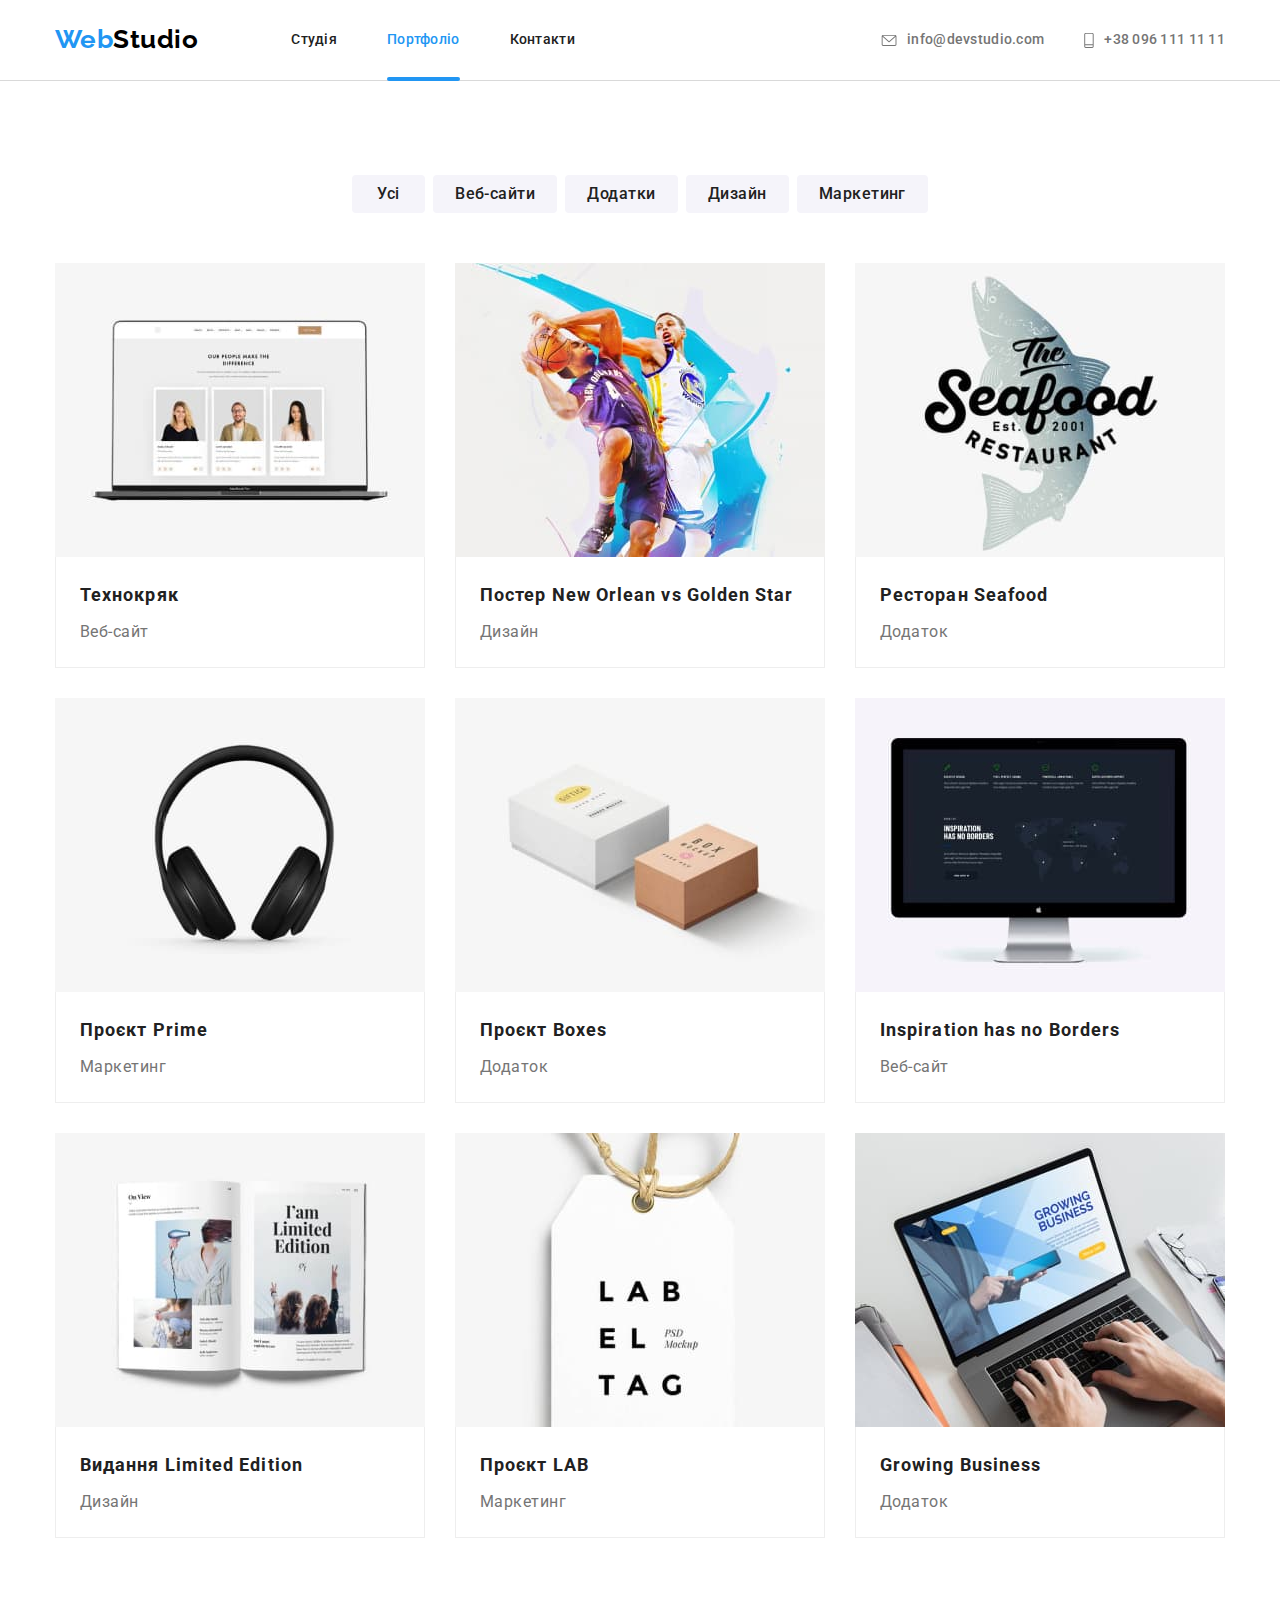
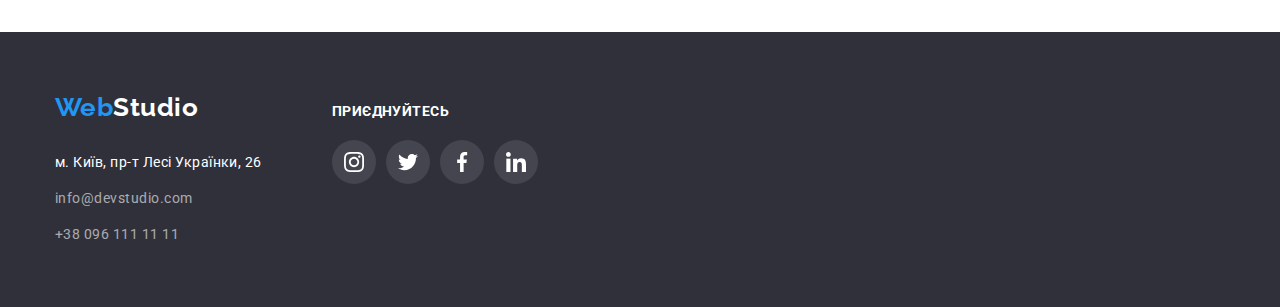
==== portfolio.html @ 7b18890f "Initial commit" ====
<!DOCTYPE html>
<html lang="uk">
  <head>
    <meta charset="UTF-8" />
    <meta http-equiv="X-UA-Compatible" content="IE=edge" />
    <meta name="viewport" content="width=device-width, initial-scale=1.0" />
    <title>Portfolio</title>

    <link rel="preconnect" href="https://fonts.googleapis.com">
<link rel="preconnect" href="https://fonts.gstatic.com" crossorigin>
<link href="https://fonts.googleapis.com/css2?family=Raleway:wght@700&family=Roboto:wght@400;500;700;900&display=swap" rel="stylesheet">

<link rel="stylesheet" href="https://cdnjs.cloudflare.com/ajax/libs/modern-normalize/1.1.0/modern-normalize.min.css" integrity="sha512-wpPYUAdjBVSE4KJnH1VR1HeZfpl1ub8YT/NKx4PuQ5NmX2tKuGu6U/JRp5y+Y8XG2tV+wKQpNHVUX03MfMFn9Q==" crossorigin="anonymous" referrerpolicy="no-referrer"/>
    <link rel="stylesheet" href="./css/styles.css">

  </head>
  <body>
    <header class="cite-header">
      <div class="container nav-header">
       
        <nav class="cite-nav">
        <a class="logo list" href="./index.html"><span class="logo-web">Web</span>Studio</a>
        <ul class="nav list">
          <li class="item"><a href="./index.html" class="link list">Студія</a></li>
          <li class="item"><a href="./portfolio.html" class="link current list">Портфоліо</a></li>
          <li class="item"><a href="" class="link list">Контакти</a></li>
        </ul>
      </nav>
      <ul class="contact-nav list">
        
        <li class="item icon-mail">
          <a href="mailto:info@devstudio.com" class="contact list">
            <svg class="mail" width="16" height="12">
              <use href="./images/icons.svg/icons.svg#icon-mail"></use>
            </svg> info@devstudio.com</a></li>
        <li class="item icon-phone"><a href="tel:+380961111111" class="contact list">
          <svg class="phone" width="10" height="16">
            <use href="./images/icons.svg/icons.svg#icon-phone"></use>
          </svg>
          +38 096 111 11 11</a></li>
      </ul>
    </div>
    </header>
    <main>
      <section class="section">
        <div class="container">
          <h1 class="visually-hidden" >Portfolio</h1>
        <ul class="portfolio-btns list">
          <li class="btn"><button type="button" class="portfolio-button">Усі</button></li>
          <li class="btn"><button type="button" class="portfolio-button">Веб-сайти</button></li>
          <li class="btn"><button type="button" class="portfolio-button">Додатки</button></li>
          <li class="btn"><button type="button" class="portfolio-button">Дизайн</button></li>
          <li class="btn"><button type="button" class="portfolio-button">Маркетинг</button></li>
        </ul>
        
          <ul class="portfolio list">
               
                <li class="portfolio-items "> <a href="" class="portfolio-link">
                  <div class="portfolio-thumb">
                    <img
                      src="./images/pf1.jpg"
                      alt="Веб-сайт"
                      width="370"
                      height="294"
                    />
                    
                    <div class="overlay">
                      <p class="overlay-text">Ресурс пропонує комплексні пропозиції з різним рівнем функціоналу та сервісів. Все це дозволить відвідувачу отримати вичерпні відомості про компанію чи приватну особу.</p>
                    </div>
                </div>
  
                  <div class="item">
                  <h2 class="portfolio-subtitle">Технокряк</h2>
                  <p class="portfolio-text">Веб-сайт</p>
                </div>
                  </a>
                </li>
              
            <li class="portfolio-items"> <a href="" class="portfolio-link">
              <div class="portfolio-thumb">
              <img
                src="./images/pf2.jpg"
                alt="Постер баскетболістів"
                width="370"
                height="294"
              />
              <div class="overlay">
                <p class="overlay-text">Ресурс пропонує комплексні пропозиції з різним рівнем функціоналу та сервісів. Все це дозволить відвідувачу отримати вичерпні відомості про компанію чи приватну особу.</p>
              </div>
          </div>
              <div class="item">
                <h2 class="portfolio-subtitle">Постер <span lang="en">New Orlean vs Golden Star</span></h2>
              <p class="portfolio-text">Дизайн</p>
            </div>
              </a>              
            </li>
  
            <li class="portfolio-items"> <a href="" class="portfolio-link">
              <div class="portfolio-thumb">
              <img
                src="./images/pf3.jpg"
                alt="Постер ресторану"
                width="370"
                height="294"
              />
              <div class="overlay">
                <p class="overlay-text">Ресурс пропонує комплексні пропозиції з різним рівнем функціоналу та сервісів. Все це дозволить відвідувачу отримати вичерпні відомості про компанію чи приватну особу.</p>
              </div>
          </div>
              <div class="item">
                <h2 class="portfolio-subtitle">Ресторан <span lang="en">Seafood</span></h2>
              <p class="portfolio-text">Додаток</p>
            </div>
              </a>             
            </li>
            <li class="portfolio-items"> <a href="" class="portfolio-link">
              <div class="portfolio-thumb">
              <img
                src="./images/pf4.jpg"
                alt="Навушники"
                width="370"
                height="294"
              />
              <div class="overlay">
                <p class="overlay-text">Ресурс пропонує комплексні пропозиції з різним рівнем функціоналу та сервісів. Все це дозволить відвідувачу отримати вичерпні відомості про компанію чи приватну особу.</p>
              </div>
          </div>
             <div class="item">
              <h2 class="portfolio-subtitle">Проєкт <span lang="en">Prime</span></h2>
              <p class="portfolio-text">Маркетинг</p>
             </div>
              </a>
            </li>
            <li class="portfolio-items"> <a href="" class="portfolio-link">
              <div class="portfolio-thumb">
              <img
                src="./images/pf5.jpg"
                alt="Коробки"
                width="370"
                height="294"
              />
              <div class="overlay">
                <p class="overlay-text">Ресурс пропонує комплексні пропозиції з різним рівнем функціоналу та сервісів. Все це дозволить відвідувачу отримати вичерпні відомості про компанію чи приватну особу.</p>
              </div>
          </div>
              <div class="item">
                <h2 class="portfolio-subtitle">Проєкт <span lang="en">Boxes</span></h2>
              <p class="portfolio-text">Додаток</p>
              </div>
              </a>
            </li>
            <li class="portfolio-items"> <a href="" class="portfolio-link">
              <div class="portfolio-thumb">
              <img
                src="./images/pf6.jpg"
                alt="Монітор"
                width="370"
                height="294"
              />
              <div class="overlay">
                <p class="overlay-text">Ресурс пропонує комплексні пропозиції з різним рівнем функціоналу та сервісів. Все це дозволить відвідувачу отримати вичерпні відомості про компанію чи приватну особу.</p>
              </div>
          </div>
             <div class="item">
              <h2 class="portfolio-subtitle"><span lang="en">Inspiration has no Borders</span></h2>
              <p class="portfolio-text">Веб-сайт</p>
             </div>
              </a>
            </li>
            <li class="portfolio-items"> <a href="" class="portfolio-link">
              <div class="portfolio-thumb">
              <img src="./images/pf7.jpg" alt="Журнал" width="370" height="294" />
              <div class="overlay">
                <p class="overlay-text">Ресурс пропонує комплексні пропозиції з різним рівнем функціоналу та сервісів. Все це дозволить відвідувачу отримати вичерпні відомості про компанію чи приватну особу.</p>
              </div>
          </div>
              <div class="item">
                <h2 class="portfolio-subtitle">Видання <span lang="en">Limited Edition</span></h2>
              <p class="portfolio-text">Дизайн</p>
              </div>
              </a>
            </li>
            <li class="portfolio-items"> <a href="" class="portfolio-link">
              <div class="portfolio-thumb">
              <img
                src="./images/pf8.jpg"
                alt="Етикетка"
                width="370"
                height="294"
              />
              <div class="overlay">
                <p class="overlay-text">Ресурс пропонує комплексні пропозиції з різним рівнем функціоналу та сервісів. Все це дозволить відвідувачу отримати вичерпні відомості про компанію чи приватну особу.</p>
              </div>
          </div>
              <div class="item">
                <h2 class="portfolio-subtitle">Проєкт <span lang="en">LAB</span></h2>
              <p class="portfolio-text">Маркетинг</p>
              </div>
              </a>
            </li>
            <li class="portfolio-items"> <a href="" class="portfolio-link">
              <div class="portfolio-thumb">
              <img
                src="./images/pf9.jpg"
                alt="Руки на клавіатурі ноутбука"
                width="370"
                height="294"
              />
              <div class="overlay">
                <p class="overlay-text">Ресурс пропонує комплексні пропозиції з різним рівнем функціоналу та сервісів. Все це дозволить відвідувачу отримати вичерпні відомості про компанію чи приватну особу.</p>
              </div>
          </div>
              <div class="item">
                <h2 class="portfolio-subtitle"><span lang="en">Growing Business</span></h2>
              <p class="portfolio-text">Додаток</p>
              </div>
              </a>
            </li>
          </ul>
       
        </div>
      </section>
    </main>
    <footer class="footer">
      <div class="container colomn">
       <div class="footer-container">

   <div>
    <a class="footer-logo list" href="./index.html"><span>Web</span>Studio</a>
    <address>
      <p class="footer-address">м. Київ, пр-т Лесі Українки, 26</p>
    <ul class="contacts list">
      <li class="item"><a href="mailto:info@devstudio.com" class="footer-contact list">info@devstudio.com</a></li>
      <li class="item"><a href="tel:+380961111111" class="footer-contact list">+38 096 111 11 11</a></li>
    </ul>
    </address>
   </div>
        
        <div>
          <p class="footer-join">приєднуйтесь</p>
          <ul class="footer-social-list list">
            <li class="footer-icons"> <a class="footer-link" href="#">
              <svg class="footer-icon" width="20" height="20">
                <use href="./images/icons.svg/icons.svg#icon-instagram">
                </use>
              </svg>
            </a></li>
            <li class="footer-icons"> <a class="footer-link" href="#">
              <svg class="footer-icon" width="20" height="20">
                <use href="./images/icons.svg/icons.svg#icon-twitter">
                </use>
              </svg>
            </a></li>
            <li class="footer-icons"> <a class="footer-link" href="#">
              <svg class="footer-icon" width="20" height="20">
                <use href="./images/icons.svg/icons.svg#icon-facebook">
                </use>
              </svg>
            </a></li>
            <li class="footer-icons"> <a class="footer-link" href="#">
              <svg class="footer-icon" width="20" height="20">
                <use href="./images/icons.svg/icons.svg#icon-linkedin">
                </use>
              </svg>
            </a></li>
          
          </ul>
        </div>
       </div>
      </div>
    </footer>
  </body>
</html>
---- css/styles.css ----
/* колір основного тексту #757575 */
/* вторинний колір тексту #212121 */
/* білий #FFFFFF */
/* акцент #2196F3 */
/* черний колір лого #000000 */
/* сірий фон #F5F4FA */
/* фон футера #2F303A */
html {
    box-sizing: border-box;
}

*,
*::before,
*::after {
    box-sizing: inherit;
}

:root {
    --primary-text-color: #757575;
    --title-text-color: #212121;
    --accent-text-color: #2196F3;
    --white-color: #FFFFFF;
    --grey-bgr-color: #F5F4FA;
    --logo-black-color: #000000;
    --footer-background-color: #2F303A;
    --footer-contact-color: rgba(255, 255, 255, 0.6);
    --button-active-color: #188CE8;
    --border-line-color: #D9D9D9;
    --card-outline-color: #EEEEEE;
    --shadow-team-color: 0px 1px 3px rgba(0, 0, 0, 0.12), 0px 1px 1px rgba(0, 0, 0, 0.14), 0px 2px 1px rgba(0, 0, 0, 0.2);
    --portfolio-shadow-color: 0px 1px 1px rgba(0, 0, 0, 0.12), 0px 4px 4px rgba(0, 0, 0, 0.06), 1px 4px 6px rgba(0, 0, 0, 0.16);
    --hero-gradient-color: rgba(47, 48, 58, 0.4);
    --hero-background-color: rgba(196, 196, 196, 1);
    --icon-color: #AFB1B8;
    --cubic: cubic-bezier(0.4, 0, 0.2, 1);
}

body {
    margin: 0;
    background-color: var(--white-color);
    color: var(--primary-text-color);
    font-family: Roboto, sans-serif;
    letter-spacing: 0.03em;

}
.list {
    list-style: none;
    text-decoration: none;
}
h1, h2, h3, p, ul {
    margin-top: 0;
    margin-bottom: 0;
    padding-inline-start: 0;
}
ul {
    padding-left: 0;
    margin: 0;
}

/* header */
.current {
    position: relative;
}
.link.current::after {
    position: absolute;
    bottom: -1px;
    width: 100%;

    content: "";
    display: block;
    
    border-bottom: 4px solid var(--accent-text-color);
    border-radius: 2px;
}

.cite-header {
   border-bottom: 1px solid var(--border-line-color);
}
.container {
    margin-left: auto;
    margin-right: auto;
    width: 1200px;
    padding-left: 15px;
    padding-right: 15px;
}

.logo {
    display: flex;
    align-items: center;
    margin-right: 93px;
    color: var(--logo-black-color);
    font-family: Raleway, sans-serif;
    font-weight: 700;
    font-size: 26px;
    line-height: 1.2; 
}

.logo span,
.footer-logo span {
    color: var(--accent-text-color);
}
.nav-header {
    display: flex;
    justify-content: space-between;
    align-items: center;
}
.cite-nav {
    display: flex;
}
.nav {
    display: flex; 
}
.nav .item {  
    margin-right: 50px;
}
.nav .item:last-child {
    margin-right: 0; 
}
.contact-nav .item + .item {
    margin-left: 40px;
}

.contact-nav {
    display: flex;
}

.link {
    transition: color 250ms var(--cubic);
    
    display: block;
    padding-top: 32px;
    padding-bottom: 32px;

    color: var(--title-text-color);
    font-weight: 500;
    font-size: 14px;
    line-height: 1.14;
    letter-spacing: 0.02em;
}

.contact { 
    transition: color 250ms var(--cubic), fill 250ms var(--cubic);

    fill: var(--primary-text-color);
 
    display: flex;
    align-items: center;
    gap: 10px;

    padding-top: 32px;
    padding-bottom: 32px;
    min-width: 122px;

    color: var(--primary-text-color);
    font-weight: 500;
    font-size: 14px;
    line-height: 1.14;
    letter-spacing: 0.02em;
    cursor: pointer;
}

.link:hover, 
.link:focus,
.contact:hover,
.contact:focus {
    color: var(--accent-text-color);
    fill: var(--accent-text-color);
}

.nav .link.current {
    color: var(--accent-text-color);
}

/* hero */

.hero {
    
    max-width: 1600px;
    margin-left: auto;
    margin-right: auto;

    background-image: linear-gradient( to right,
    var(--hero-gradient-color),
    var(--hero-gradient-color)),
    url(../images/hero.jpg);

    background-repeat: no-repeat;
    background-size: cover;
    background-position: center;

    background-color: var(--hero-background-color);
    padding-top: 200px;
    padding-bottom: 200px;
    text-align: center;
}
.button {
    transition: background-color 250ms var(--cubic);

    padding: 10px 32px;
    border-radius: 4px;
    border: 1px solid transparent;
    box-shadow: 0px 4px 4px rgba(0, 0, 0, 0.15);
   
    background-color: var(--accent-text-color);
    color: var(--white-color);
    font-family: inherit;
    font-weight: 700;
    font-size: 16px;
    line-height: 1.88;
    text-align: center;
    letter-spacing: 0.06em;
    cursor: pointer;
}
.button:hover,
.button:focus {
    background-color: var(--button-active-color);
    
}
.hero-title {
    margin-bottom: 30px;
    max-width: 696px;
    margin-left: auto;
    margin-right: auto;
    
    color: var(--white-color);
    font-weight: 900;
    font-size: 44px;
    line-height: 1.36;
    text-align: center;
    letter-spacing: 0.06em;
    text-transform: uppercase;
}
/* Portfolio */

.portfolio-btns {
    display: flex;
    justify-content: center;
    margin-bottom: 50px;
}

.portfolio-btns .btn + .btn {
    margin-left: 8px;
}

.portfolio-button {
    transition: color 250ms var(--cubic), background-color 250ms var(--cubic),
    box-shadow 250ms var(--cubic);
    padding: 6px 22px;
    min-width: 73px;
    border: transparent;

    text-align: center;
    color: var(--title-text-color);
    background-color: var(--grey-bgr-color);
    font-family: inherit;
    font-weight: 500;
    font-size: 16px;
    line-height: 1.62;
    cursor: pointer;
    letter-spacing: 0.03em;
    border-radius: 4px;
}
.portfolio-button:hover,
.portfolio-button:focus {
    color: var(--white-color);
    background-color: var(--accent-text-color);
    box-shadow: 0px 3px 1px rgba(0, 0, 0, 0.1), 0px 1px 2px rgba(0, 0, 0, 0.08), 0px 2px 2px rgba(0, 0, 0, 0.12);
}
.portfolio-thumb {
    position: relative;

    overflow: hidden; 
    pointer-events: none;
}
.overlay {
    position: absolute;
    top: 0;
    left: 0;
    height: 100%;
    width: 100%;
    background-color: rgba(33, 150, 243, 0.9);

    transform: translateY(100%);
    transition: transform 250ms var(--cubic); 
     
}
.portfolio-items:hover .overlay {
    transform: translateY(0);
}
.overlay-text {
    margin: 63px 24px;
    font-size: 18px;
    line-height: 1.56;
    color: var(--white-color);
}
.portfolio-link {
    transition: box-shadow 250ms var(--cubic);
    display: block;
    text-decoration: none;
}
.portfolio-items {
    margin-right: 30px;
    margin-bottom: 30px;
}
.portfolio-items:nth-child(3n) {
    margin-right: 0;
}
.portfolio-items:nth-last-child(-n+3) {
    margin-bottom: 0;
}
.portfolio-link:hover,
.portfolio-link:focus {
    box-shadow: var(--portfolio-shadow-color);
}
.portfolio {
    display: flex;
    flex-wrap: wrap;
}
.portfolio-items .item {
    padding: 20px 24px;
    border-bottom: 1px solid var(--card-outline-color);
    border-left: 1px solid var(--card-outline-color);
    border-right: 1px solid var(--card-outline-color);
}
.portfolio-subtitle {
    margin-bottom: 4px;

    color: var(--title-text-color);
    font-weight: 700;
    font-size: 18px;
    line-height: 2;
    letter-spacing: 0.06em;
}
.portfolio-text {
    color: var(--primary-text-color);
    font-size: 16px;
    line-height: 1.88;
}

/* main */
.section {
    padding-bottom: 94px;
    padding-top: 94px; 
}
/* Важливо для нас */

.important-icons {
    display: flex;
    height: 120px;
    width: 270px;
    align-items: center;
    justify-content: center;
    margin-bottom: 30px;
    background-color: var(--grey-bgr-color);
}

.important {
    padding-bottom: 47px;
}
.important-case {
    display: flex;
}
.important .item {
    width: 270px;
}
.important .item + .item {
    margin-left: 30px;
}
.visually-hidden {
    position: absolute;
    white-space: nowrap;
    width: 1px;
    height: 1px;
    overflow: hidden;
    border: 0;
    padding: 0;
    clip: rect(0 0 0 0);
    clip-path: inset(50%);
    margin: -1px;
}

.section-subtitle {
    margin-bottom: 11px;

    color: var(--title-text-color);
    font-weight: 700;
    font-size: 14px;
    line-height: 1.14;
}
.section-text {
    color: var(--primary-text-color);
    font-size: 14px;
    line-height: 1.7;
}
/* Чим Займаємося */
.work {
    padding-top: 47px;
}
img {
    display: block;
    max-width: 100%;
    height: auto;
}
.work-foto {
    width: 1170;
    display: flex;
}
.work-card {
    position: relative;

    margin-right: 30px;
}
.work-aside {
    position: absolute;
    bottom: 0;

    display: flex;
    align-items: center;
    justify-content: center;
    width: 370px;
    height: 70px;
    background-color: rgba(47, 48, 58, 0.8);
}
.work-text{ 
    font-size: 14px;
    line-height: 1.14;
    color: var(--white-color);
}

.work-card:nth-child(3n) {
    margin-right: 0;
}

.section-title {
    margin-bottom: 50px;
    
    color: var(--title-text-color);
    font-weight: 700;
    font-size: 36px;
    line-height: 1.17;
    text-align: center;
}

/* Команда */

.team-links {
    width: 44px;
    height: 44px;
}
.team-list {
    display: flex;
    justify-content: center;
    align-items: center;
    gap: 10px;
}
.team-link {
    transition: background-color 250ms var(--cubic), fill 250ms var(--cubic);
    display: flex;
    width: 100%;
    height: 100%;
   
    justify-content: center;
    align-items: center;
    border-radius: 50%;
    background-color: var(--white-color);
    fill: var(--icon-color);
}
.team-link:hover,
.team-link:focus {
    background-color: var(--accent-text-color);
    fill: var(--white-color);
}

.team-card {
    display: flex;
}
.team-about {
    padding-top: 30px;
    padding-bottom: 30px;
}
.section-team {
    background-color: var(--grey-bgr-color);
}

.team-item {
    margin-right: 30px;
    background-color: var(--white-color);
    border-radius: 4px;
    box-shadow: var(--shadow-team-color);
}
.team-item:nth-child(4n) {
    margin-right: 0;
}
.team-subtitle {
    margin-bottom: 10px;
    
    color: var(--title-text-color);
    font-weight: 500;
    font-size: 16px;
    line-height: 1.18;
    text-align: center;
}
.team-text {
    font-size: 16px;
    line-height: 1.18;
    text-align: center;
    margin-bottom: 16px;
}
.clients-list {
    display: flex;
    justify-content: space-between;
}

.clients-link:hover,
.clients-link:focus {
    fill: var(--accent-text-color);
    border: 1px solid var(--accent-text-color);
}
.clients-logo {  
    width: 100%;
}
.clients-link {
    transition: fill 250ms var(--cubic), border 250ms var(--cubic);
    display: flex;
    align-items: center;
    height: 90px;
    width: 170px;
    margin-bottom: 0;
    fill: var(--icon-color);
    border: 1px solid var(--icon-color);
    border-radius: 4px;
}
/* Footer */
.footer-container {
    position: relative;
    display: flex;
    align-items: baseline;
    gap: 70px;
}

.sign {
    position: absolute;
    top: 0;
    right: 0;
}
.footer-join-e-mail {
    width: 358px;
   
    padding: 15px 16px;
    border: 1px solid rgba(255, 255, 255, 0.3);
    filter: drop-shadow(0px 4px 4px rgba(0, 0, 0, 0.15));
    border-radius: 4px;
    background-color: var(--footer-background-color);
}

.button-sign {
    width: 200px;
    height: 50px;
    background-color: var(--accent-text-color);
    color: var(--white-color);
    box-shadow: 0px 4px 4px rgba(0, 0, 0, 0.15);
    border-radius: 4px;
    border: 1px solid transparent;
    font-size: 16px;
    line-height: 1.88;
    
    text-align: center;
    letter-spacing: 0.06em;
    cursor: pointer;
}
.icon-send {
    vertical-align: middle;
    margin-left: 10px;
}

.footer-join {
    font-weight: 700;
    font-size: 14px;
    line-height: 1.14;
    letter-spacing: 0.03em;
    text-transform: uppercase;
    color: var(--white-color);
    margin-bottom: 20px;
}
.footer-social-list {
    display: flex;
    gap: 10px;
}
.footer-icons {
    width: 44px;
    height: 44px;
}
.footer-link {
    display: flex;
    justify-content: center;
    align-items: center;
    width: 100%;
    height: 100%;
    border-radius: 50%;
    background-color: rgba(255, 255, 255, 0.1);
    fill: var(--white-color);
    transition: background-color 250ms var(--cubic);
}
.footer-link:hover,
.footer-link:focus {
    background-color: var(--accent-text-color);
    fill: var(--white-color);

}
.contacts .item + .item {
    margin-top: 12px;
}
.footer {
    background-color: var(--footer-background-color);
    padding-top: 60px;
    padding-bottom: 60px;
}
.footer-logo {
    display: inline-block;
    margin-bottom: 28px;
    color: var(--white-color);
    font-family: Raleway, sans-serif;
    font-weight: 700;
    font-size: 26px;
    line-height: 1.2;
}
.footer-contact {
    display: inline-block;
    font-style: normal;
    color: var(--footer-contact-color);
    font-size: 14px;
    line-height: 1.71;
    transition: color 250ms var(--cubic);
} 
.footer-contact:hover,
.footer-contact:focus {
    color: var(--accent-text-color);
}
.footer-address {
    margin-bottom: 12px;
    font-style: normal;
    color: var(--white-color);
    font-size: 14px;
    line-height: 1.71;
}


/* Модальне вікно */
.backdrop {
    position: fixed;
    top: 0;
    left: 0;
    width: 100%;
    height: 100%;
    background-color: rgba(0, 0, 0, 0.2);
    
    transform: scale(1);
    transition: transform 250ms var(--cubic), opacity 250ms var(--cubic);
}
.backdrop.is-hidden {
    transform: scale(0);

    pointer-events: none;
}
.modal {
    position: absolute;
    top: 50%;
    left: 50%;
    transform: translate(-50%, -50%);

    min-width: 528px;
    min-height: 581px;
    background-color: var(--white-color);
    box-shadow: 0px 1px 3px rgba(0, 0, 0, 0.12), 0px 1px 1px rgba(0, 0, 0, 0.14), 0px 2px 1px rgba(0, 0, 0, 0.2);
    border-radius: 4px;
}
   
.button-modal {
    position: absolute;
    top: 8px;
    right: 8px;

    display: flex;
    justify-content: center;
    align-items: center;

    width: 30px;
    height: 30px;
    background-color: var(--white-color);

    cursor: pointer;

    border-radius: 50%;
    border: 1px solid rgba(0, 0, 0, 0.2);
    transition: fill 250ms var(--cubic);
}
.button-close:hover {
    fill: var(--accent-text-color);
}

/* Фарма */
.modal-title {
    margin-bottom: 12px;
    font-weight: 700;
    font-size: 20px;
    line-height: 1.15;
    text-align: center;
    color: var(--title-text-color);
}
textarea {
    resize: none;
}
.form {
    padding: 40px;
    width: 528px;
}
.form-field {
    position: relative;
    width: 100%;
    display: flex;
    flex-direction: column;
    margin-bottom: 10px;
    margin-top: 4px;
    
}
.label-icon {
    position: absolute;
    top: 50%;
    left: 12px;
    transform: translateY(-50%);

    fill: var(--title-text-color);
    transition: fill 250ms var(--cubic);
}
.form-input:hover + .label-icon,
.form-input:focus + .label-icon {
    fill: var(--accent-text-color);
}
.form-input {
    padding-top: 12px;
    padding-bottom: 12px;
    padding-left: 42px;
    border: 1px solid rgba(33, 33, 33, 0.2);
    border-radius: 4px;
    transition: border 250ms var(--cubic), outline 250ms var(--cubic);
}
.form-input:hover,
.form-input:focus,
.form-comment:focus,
.form-comment:hover {
    border: 1px solid var(--accent-text-color);
    outline: 1px solid var(--accent-text-color);
}
.form-comment {
    border: 1px solid rgba(33, 33, 33, 0.2);
    border-radius: 4px;
    padding: 12px 16px;
    margin-bottom: 20px;

    transition: border 250ms var(--cubic), outline 250ms var(--cubic);
}

.form-field textarea::placeholder {
    font-size: 12px;
    line-height: 1.17;
    letter-spacing: 0.01em;
    color: rgba(117, 117, 117, 0.5);
}
/* checkbox */
.checkbox {
    -webkit-appearance: none;
    -moz-appearance: none;
    appearance: none;
}
.agree {
    font-size: 14px;
    line-height: 1.71;
    color: var(--primary-text-color);

}
.agree-link {
    color: var(--accent-text-color);
    text-decoration-line: unset;
    border-bottom: 1px solid var(--accent-text-color);
}
.checkbox-label {
    display: flex;
    align-items: center;
    justify-content: center;
    margin-bottom: 30px;
}
.checkbox-icon {
    margin-right: 7px;
    width: 16px;
    height: 15px;  
    border: 2px solid #000000;
    border-radius: 2px;
    box-shadow: 0px 4px 4px rgba(0, 0, 0, 0.25);
    transition:  background-color 250ms var(--cubic), background-image250ms var(--cubic), border-color 250ms var(--cubic), box-shadow 250ms var(--cubic);
}
.checkbox:checked + span.checkbox-icon {
    background-color: var(--accent-text-color);
    background-image: url(../images/icons.svg/icon-check.svg);
    background-size: contain;
    background-origin: border-box;
    border-color: var(--accent-text-color);
    box-shadow: none;
}
.form-button {
    margin: auto;
    display: block;
}
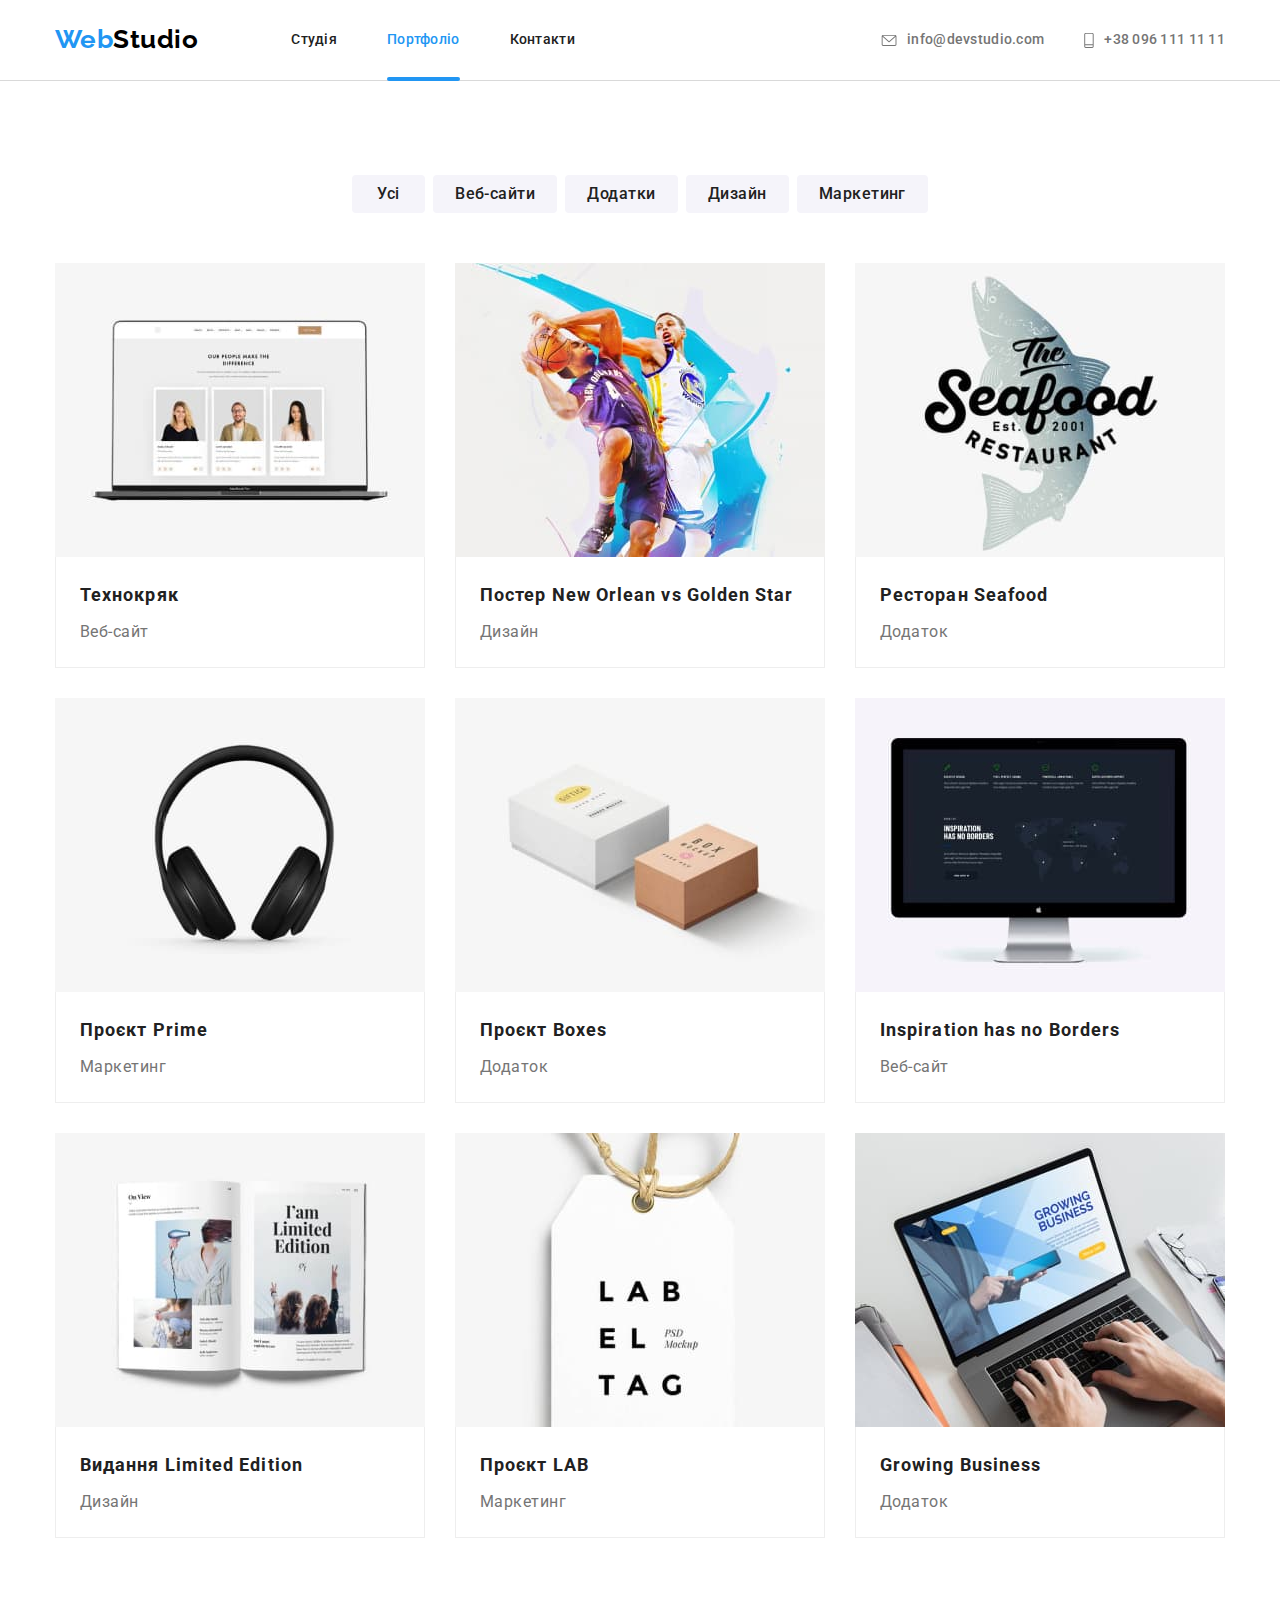
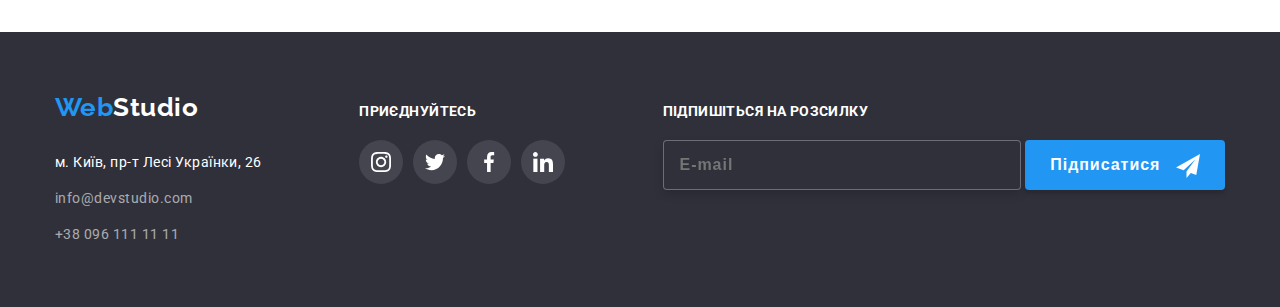
==== commit 782cfe1e: "Доопрацьовує" ====
--- a/portfolio.html
+++ b/portfolio.html
@@ -266,6 +266,29 @@
           
           </ul>
         </div>
+        <div>
+          <p class="footer-join">Підпишіться на розсилку</p>
+          <form class="mailing"  action="mailing">
+  
+              <div>
+                <input
+                class="footer-join-e-mail"
+                type="email"
+                name="e-mail"
+                id="e-mail"
+                placeholder="E-mail"
+              />
+           
+            <button class="button-sign" type="submit">
+              Підписатися
+              <svg class="icon-send" width="24" height="24">
+                <use href="./images/icons.svg/icons.svg#icon-icon-send"></use>
+              </svg>
+            </button>
+              </div>
+
+          </form>
+        </div>
        </div>
       </div>
     </footer>
--- a/css/styles.css
+++ b/css/styles.css
@@ -536,23 +536,25 @@
     position: relative;
     display: flex;
     align-items: baseline;
+    justify-content: space-between;
     gap: 70px;
 }
 
-.sign {
-    position: absolute;
-    top: 0;
-    right: 0;
-}
 .footer-join-e-mail {
     width: 358px;
-   
+    height: 50px;
     padding: 15px 16px;
     border: 1px solid rgba(255, 255, 255, 0.3);
     filter: drop-shadow(0px 4px 4px rgba(0, 0, 0, 0.15));
     border-radius: 4px;
     background-color: var(--footer-background-color);
-}
+    font-weight: 700;
+    font-size: 16px;
+    line-height: 1.88;
+
+    letter-spacing: 0.06em;
+    color: var(--white-color);
+    }
 
 .button-sign {
     width: 200px;
@@ -562,6 +564,7 @@
     box-shadow: 0px 4px 4px rgba(0, 0, 0, 0.15);
     border-radius: 4px;
     border: 1px solid transparent;
+    font-weight: 700;
     font-size: 16px;
     line-height: 1.88;
     
@@ -569,6 +572,7 @@
     letter-spacing: 0.06em;
     cursor: pointer;
 }
+
 .icon-send {
     vertical-align: middle;
     margin-left: 10px;
@@ -695,7 +699,8 @@
     border: 1px solid rgba(0, 0, 0, 0.2);
     transition: fill 250ms var(--cubic);
 }
-.button-close:hover {
+.button-modal:hover,
+.button-modal:focus {
     fill: var(--accent-text-color);
 }
 
@@ -713,16 +718,26 @@
 }
 .form {
     padding: 40px;
-    width: 528px;
+    width: 536px;
 }
 .form-field {
     position: relative;
     width: 100%;
     display: flex;
-    flex-direction: column;
+    flex-direction: column;  
     margin-bottom: 10px;
-    margin-top: 4px;
-    
+}
+.comment-field {
+    width: 100%;
+    display: flex;
+    flex-direction: column; 
+}
+
+.form-label {
+    font-size: 12px;
+    line-height: 1.17;
+    letter-spacing: 0.01em;
+    margin-bottom: 4px;
 }
 .label-icon {
     position: absolute;
@@ -737,9 +752,16 @@
 .form-input:focus + .label-icon {
     fill: var(--accent-text-color);
 }
+.label-icon:hover,
+.label-icon:focus {
+    fill: var(--accent-text-color);
+}
+
 .form-input {
-    padding-top: 12px;
-    padding-bottom: 12px;
+    margin-top: 4px;
+
+    padding-top: 11px;
+    padding-bottom: 11px;
     padding-left: 42px;
     border: 1px solid rgba(33, 33, 33, 0.2);
     border-radius: 4px;
@@ -759,38 +781,43 @@
     margin-bottom: 20px;
 
     transition: border 250ms var(--cubic), outline 250ms var(--cubic);
-}
-
-.form-field textarea::placeholder {
+    font-weight: 400;
+    font-size: 12px;
+    line-height: 1.17;
+    letter-spacing: 0.01em;
+}
+
+.form-label textarea::placeholder {
     font-size: 12px;
     line-height: 1.17;
     letter-spacing: 0.01em;
     color: rgba(117, 117, 117, 0.5);
 }
+
 /* checkbox */
 .checkbox {
     -webkit-appearance: none;
     -moz-appearance: none;
     appearance: none;
 }
-.agree {
+
+.agree-link {
+    color: var(--accent-text-color);
+    text-decoration-skip-ink: none;
+    padding-left: 3px;
+}
+.checkbox-label {
+    display: flex;
+    align-items: center;
+    justify-content: center;
+    margin-bottom: 30px;
+    font-weight: 400;
     font-size: 14px;
     line-height: 1.71;
     color: var(--primary-text-color);
-
-}
-.agree-link {
-    color: var(--accent-text-color);
-    text-decoration-line: unset;
-    border-bottom: 1px solid var(--accent-text-color);
-}
-.checkbox-label {
-    display: flex;
-    align-items: center;
-    justify-content: center;
-    margin-bottom: 30px;
 }
 .checkbox-icon {
+    display: inline-block;
     margin-right: 7px;
     width: 16px;
     height: 15px;  
